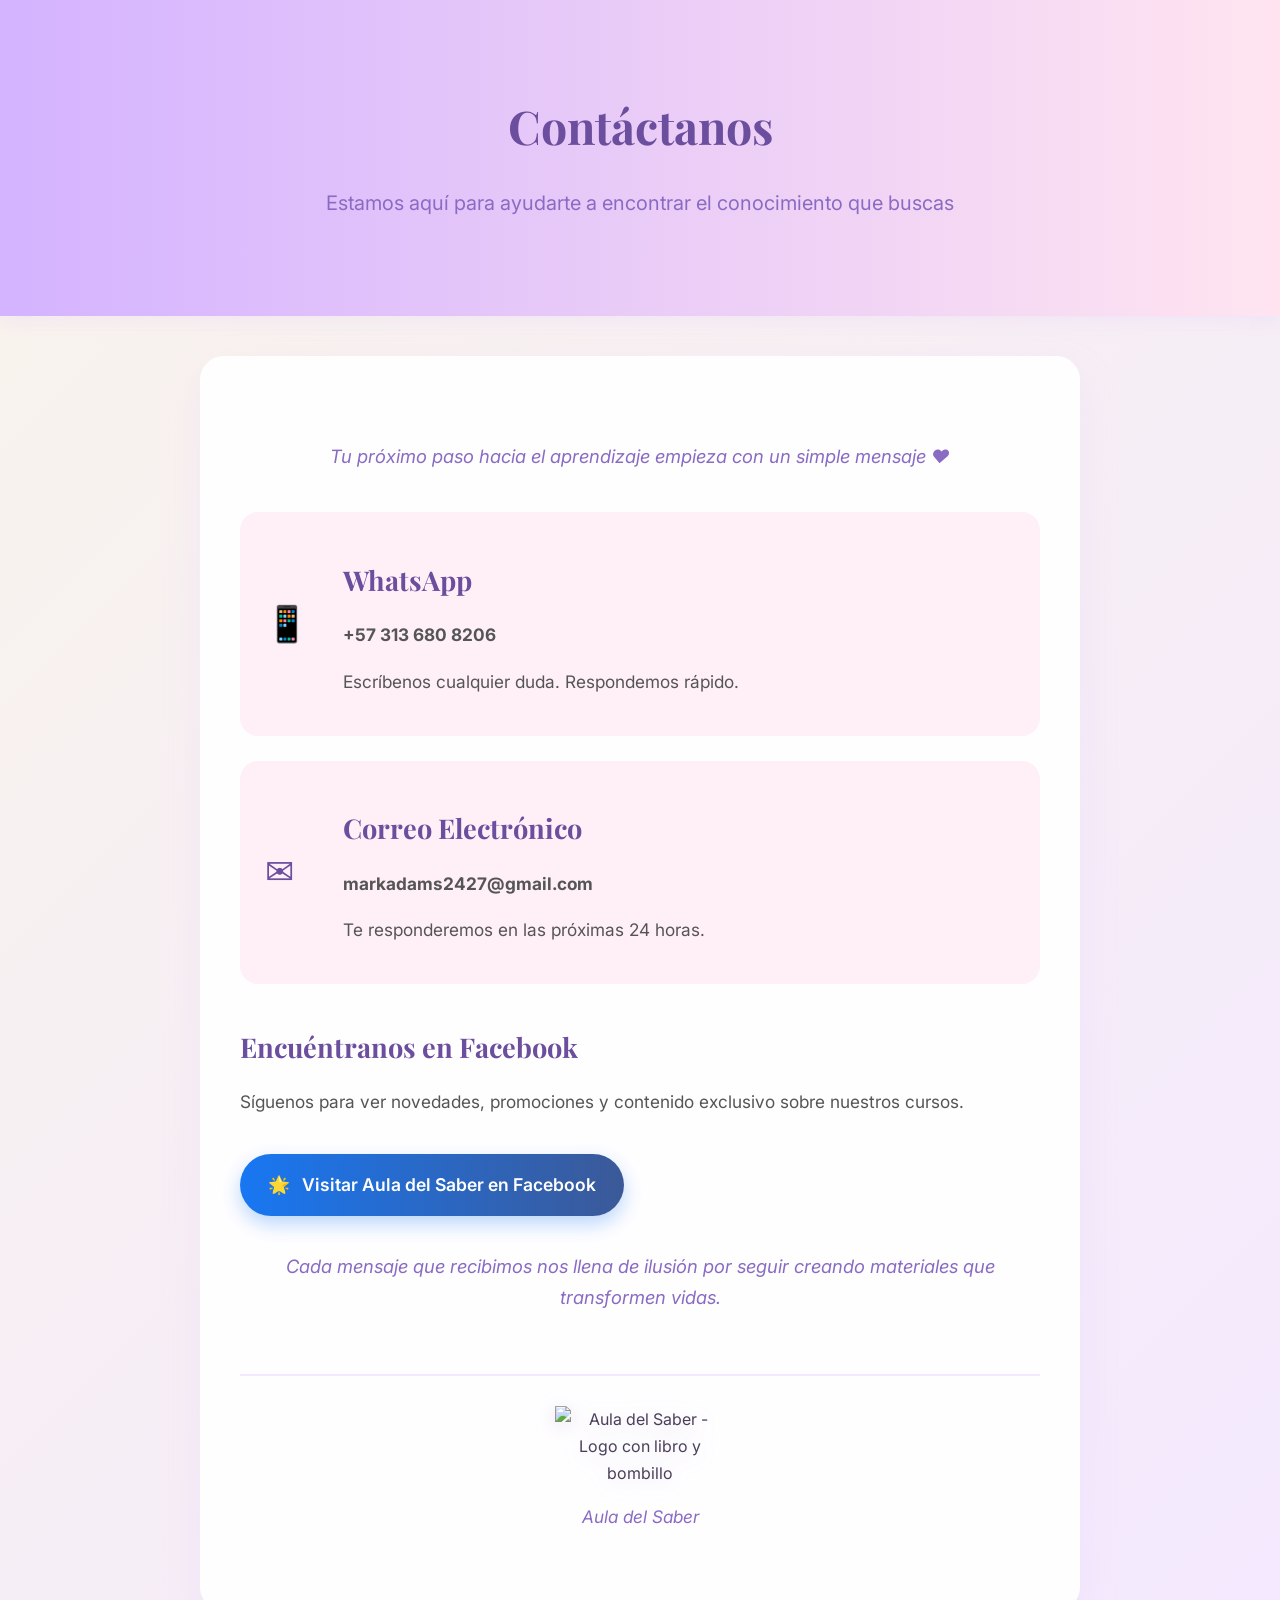
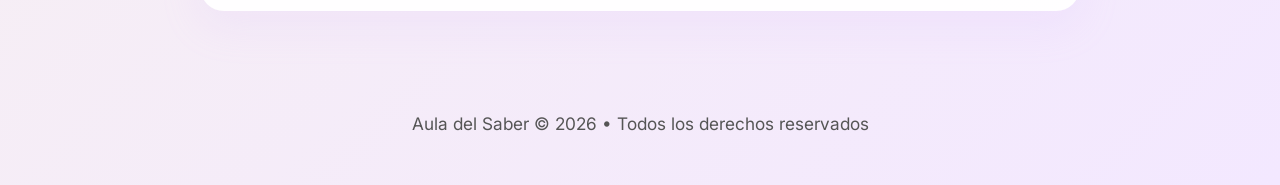
==== contacto.html @ 1f72d605 "Add files via upload" ====
<!DOCTYPE html>
<html lang="es">
<head>
    <meta charset="UTF-8">
    <meta name="viewport" content="width=device-width, initial-scale=1.0">
    <title>Contacto | Aula del Saber</title>
    <style>
        @import url('https://fonts.googleapis.com/css2?family=Playfair+Display:wght@400;700&family=Inter:wght@300;400;500&display=swap');

        :root {
            --lavender: #f3e8ff;
            --soft-pink: #ffe4f0;
            --beige: #f9f4eb;
            --soft-purple: #d4b3ff;
            --text-color: #4a3f5a;
        }

        body {
            margin: 0;
            padding: 0;
            font-family: 'Inter', system-ui, sans-serif;
            background: linear-gradient(135deg, #f9f4eb 0%, #f3e8ff 100%);
            color: var(--text-color);
            line-height: 1.7;
        }

        .header {
            background: linear-gradient(to right, #d4b3ff, #ffe4f0);
            padding: 3.5rem 0;
            text-align: center;
            box-shadow: 0 4px 20px rgba(212, 179, 255, 0.2);
        }

        .container {
            max-width: 800px;
            margin: 40px auto;
            padding: 50px 40px;
            background: rgba(255, 255, 255, 0.96);
            border-radius: 24px;
            box-shadow: 0 15px 40px rgba(212, 179, 255, 0.15);
        }

        h1 {
            font-family: 'Playfair Display', serif;
            font-size: 2.9rem;
            color: #6b4e9e;
            margin-bottom: 12px;
        }

        .subtitle {
            font-size: 1.25rem;
            color: #8a6bc4;
            margin-bottom: 40px;
        }

        .contact-info {
            display: flex;
            flex-direction: column;
            gap: 25px;
            margin: 40px 0;
        }

        .contact-item {
            display: flex;
            align-items: center;
            gap: 18px;
            background: #fff0f7;
            padding: 22px 25px;
            border-radius: 18px;
            transition: transform 0.3s ease;
        }

        .contact-item:hover {
            transform: translateY(-5px);
        }

        .icon {
            font-size: 2.2rem;
            width: 60px;
        }

        .whatsapp { color: #25D366; }
        .email { color: #6b4e9e; }

        h2 {
            font-family: 'Playfair Display', serif;
            color: #6b4e9e;
            font-size: 1.7rem;
            margin-bottom: 15px;
        }

        p {
            font-size: 1.08rem;
            color: #555;
        }

        .fb-button {
            display: inline-flex;
            align-items: center;
            gap: 12px;
            background: linear-gradient(to right, #1877f2, #3b5998);
            color: white;
            padding: 16px 28px;
            border-radius: 50px;
            text-decoration: none;
            font-weight: 600;
            font-size: 1.1rem;
            margin-top: 20px;
            box-shadow: 0 8px 20px rgba(24, 119, 242, 0.3);
            transition: all 0.3s ease;
        }

        .fb-button:hover {
            transform: scale(1.05);
            box-shadow: 0 12px 25px rgba(24, 119, 242, 0.4);
        }

        .emotion-text {
            font-style: italic;
            color: #8a6bc4;
            text-align: center;
            margin: 35px 0;
            font-size: 1.15rem;
        }

        .logo-section {
            text-align: center;
            margin: 60px 0 30px 0;
            padding-top: 30px;
            border-top: 2px solid #f3e8ff;
        }

        .logo-section img {
            max-width: 170px;
            height: auto;
            filter: drop-shadow(0 4px 10px rgba(107, 78, 158, 0.2));
        }

        .footer {
            text-align: center;
            padding: 40px 20px 30px;
            color: #8a6bc4;
            font-size: 0.95rem;
        }

        @media (max-width: 768px) {
            .container {
                margin: 20px 15px;
                padding: 35px 25px;
            }
            h1 {
                font-size: 2.4rem;
            }
        }
    </style>
</head>
<body>
    <div class="header">
        <h1>Contáctanos</h1>
        <p class="subtitle">Estamos aquí para ayudarte a encontrar el conocimiento que buscas</p>
    </div>

    <div class="container">
        <p class="emotion-text">
            Tu próximo paso hacia el aprendizaje empieza con un simple mensaje ❤️
        </p>

        <div class="contact-info">
            <!-- WhatsApp -->
            <div class="contact-item">
                <span class="icon whatsapp">📱</span>
                <div>
                    <h2>WhatsApp</h2>
                    <p><strong>+57 313 680 8206</strong></p>
                    <p>Escríbenos cualquier duda. Respondemos rápido.</p>
                </div>
            </div>

            <!-- Email -->
            <div class="contact-item">
                <span class="icon email">✉️</span>
                <div>
                    <h2>Correo Electrónico</h2>
                    <p><strong>markadams2427@gmail.com</strong></p>
                    <p>Te responderemos en las próximas 24 horas.</p>
                </div>
            </div>
        </div>

        <h2>Encuéntranos en Facebook</h2>
        <p>Síguenos para ver novedades, promociones y contenido exclusivo sobre nuestros cursos.</p>
        
        <a href="https://www.facebook.com/profile.php?id=100077878920356" 
           target="_blank" 
           class="fb-button">
            <span>🌟</span>
            Visitar Aula del Saber en Facebook
        </a>

        <p class="emotion-text">
            Cada mensaje que recibimos nos llena de ilusión por seguir creando materiales que transformen vidas.
        </p>

        <!-- Logo con libro y bombillo -->
        <div class="logo-section">
            <img src="https://i.ibb.co/0jKzXzY/651778575-122116311021235186-2560565412443941127-n.jpg" 
                 alt="Aula del Saber - Logo con libro y bombillo">
            <p style="margin-top: 15px; color: #8a6bc4; font-style: italic;">
                Aula del Saber
            </p>
        </div>
    </div>

    <div class="footer">
        <p>Aula del Saber © 2026 • Todos los derechos reservados</p>
    </div>
</body>
</html>
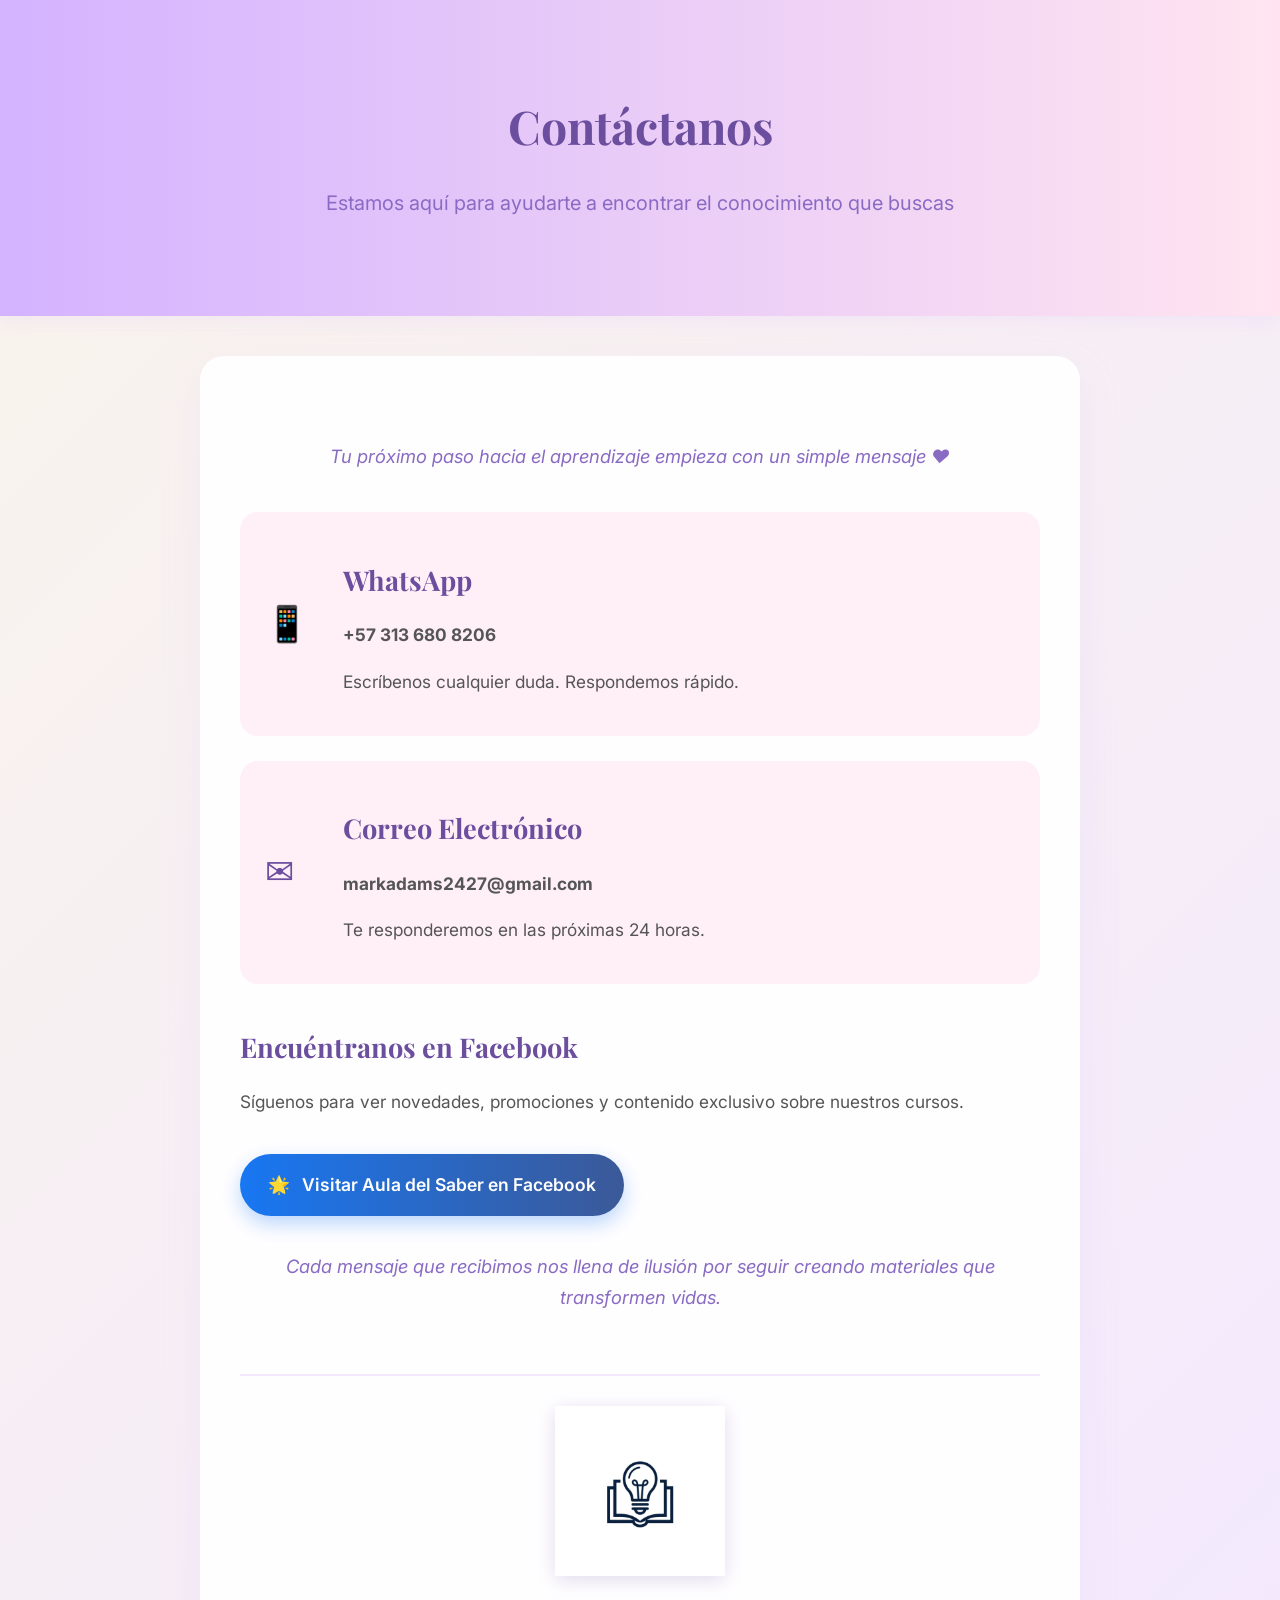
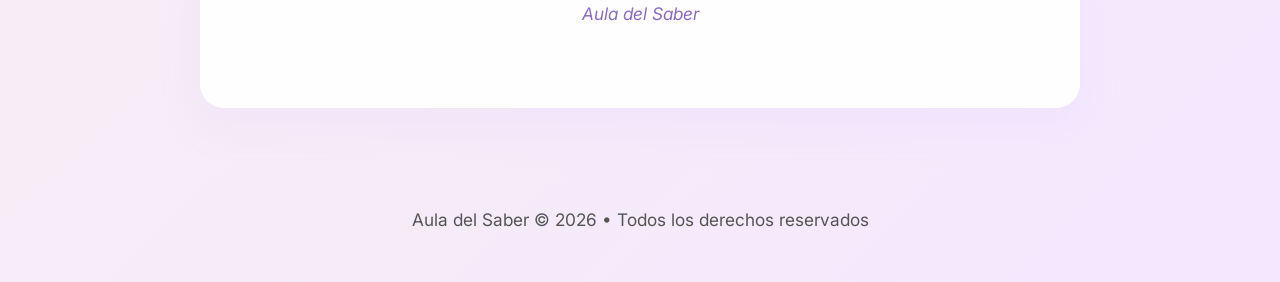
==== commit f8c852bb: "Update contacto.html" ====
--- a/contacto.html
+++ b/contacto.html
@@ -190,7 +190,7 @@
         <h2>Encuéntranos en Facebook</h2>
         <p>Síguenos para ver novedades, promociones y contenido exclusivo sobre nuestros cursos.</p>
         
-        <a href="https://www.facebook.com/profile.php?id=100077878920356" 
+        <a href="https://www.facebook.com/profile.php?id=61587055592955" 
            target="_blank" 
            class="fb-button">
             <span>🌟</span>
@@ -203,7 +203,7 @@
 
         <!-- Logo con libro y bombillo -->
         <div class="logo-section">
-            <img src="https://i.ibb.co/0jKzXzY/651778575-122116311021235186-2560565412443941127-n.jpg" 
+            <img src="assets/images/logo-background.jpg" 
                  alt="Aula del Saber - Logo con libro y bombillo">
             <p style="margin-top: 15px; color: #8a6bc4; font-style: italic;">
                 Aula del Saber
@@ -215,4 +215,4 @@
         <p>Aula del Saber © 2026 • Todos los derechos reservados</p>
     </div>
 </body>
-</html>+</html>
